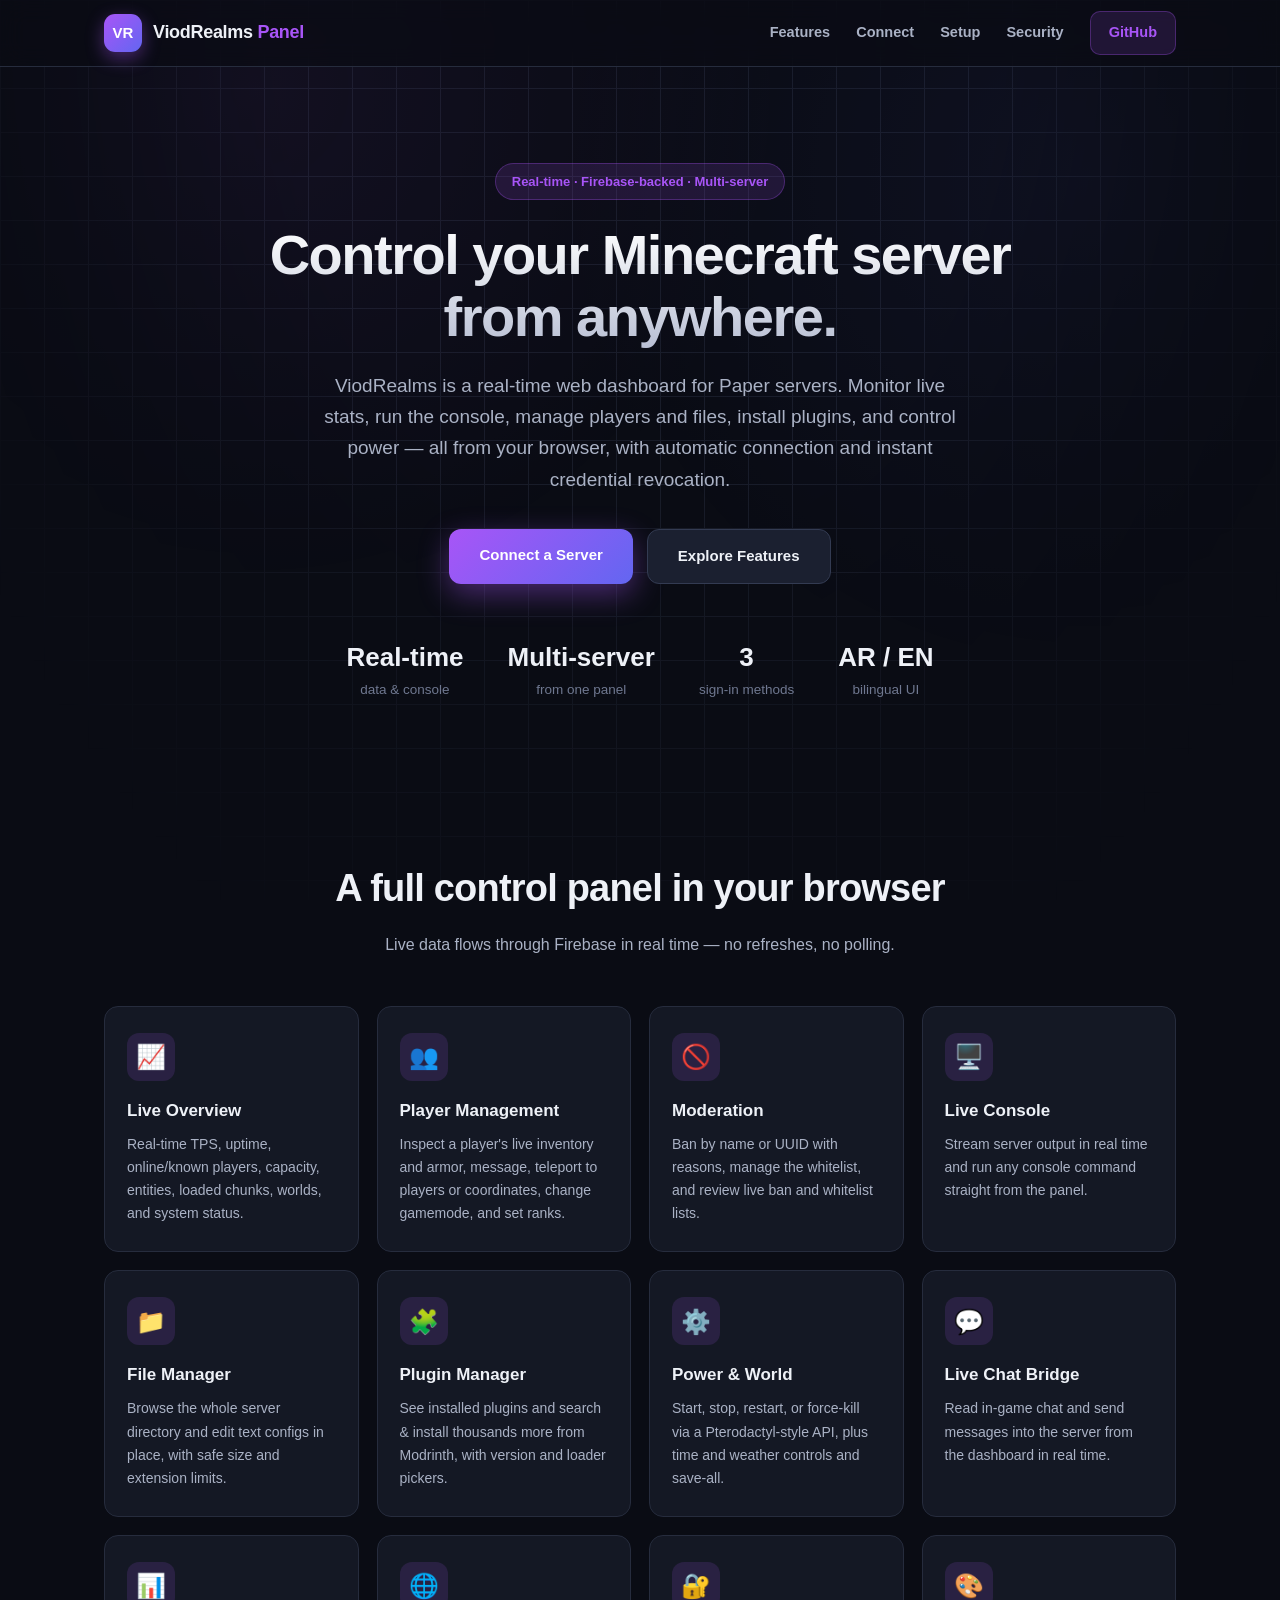
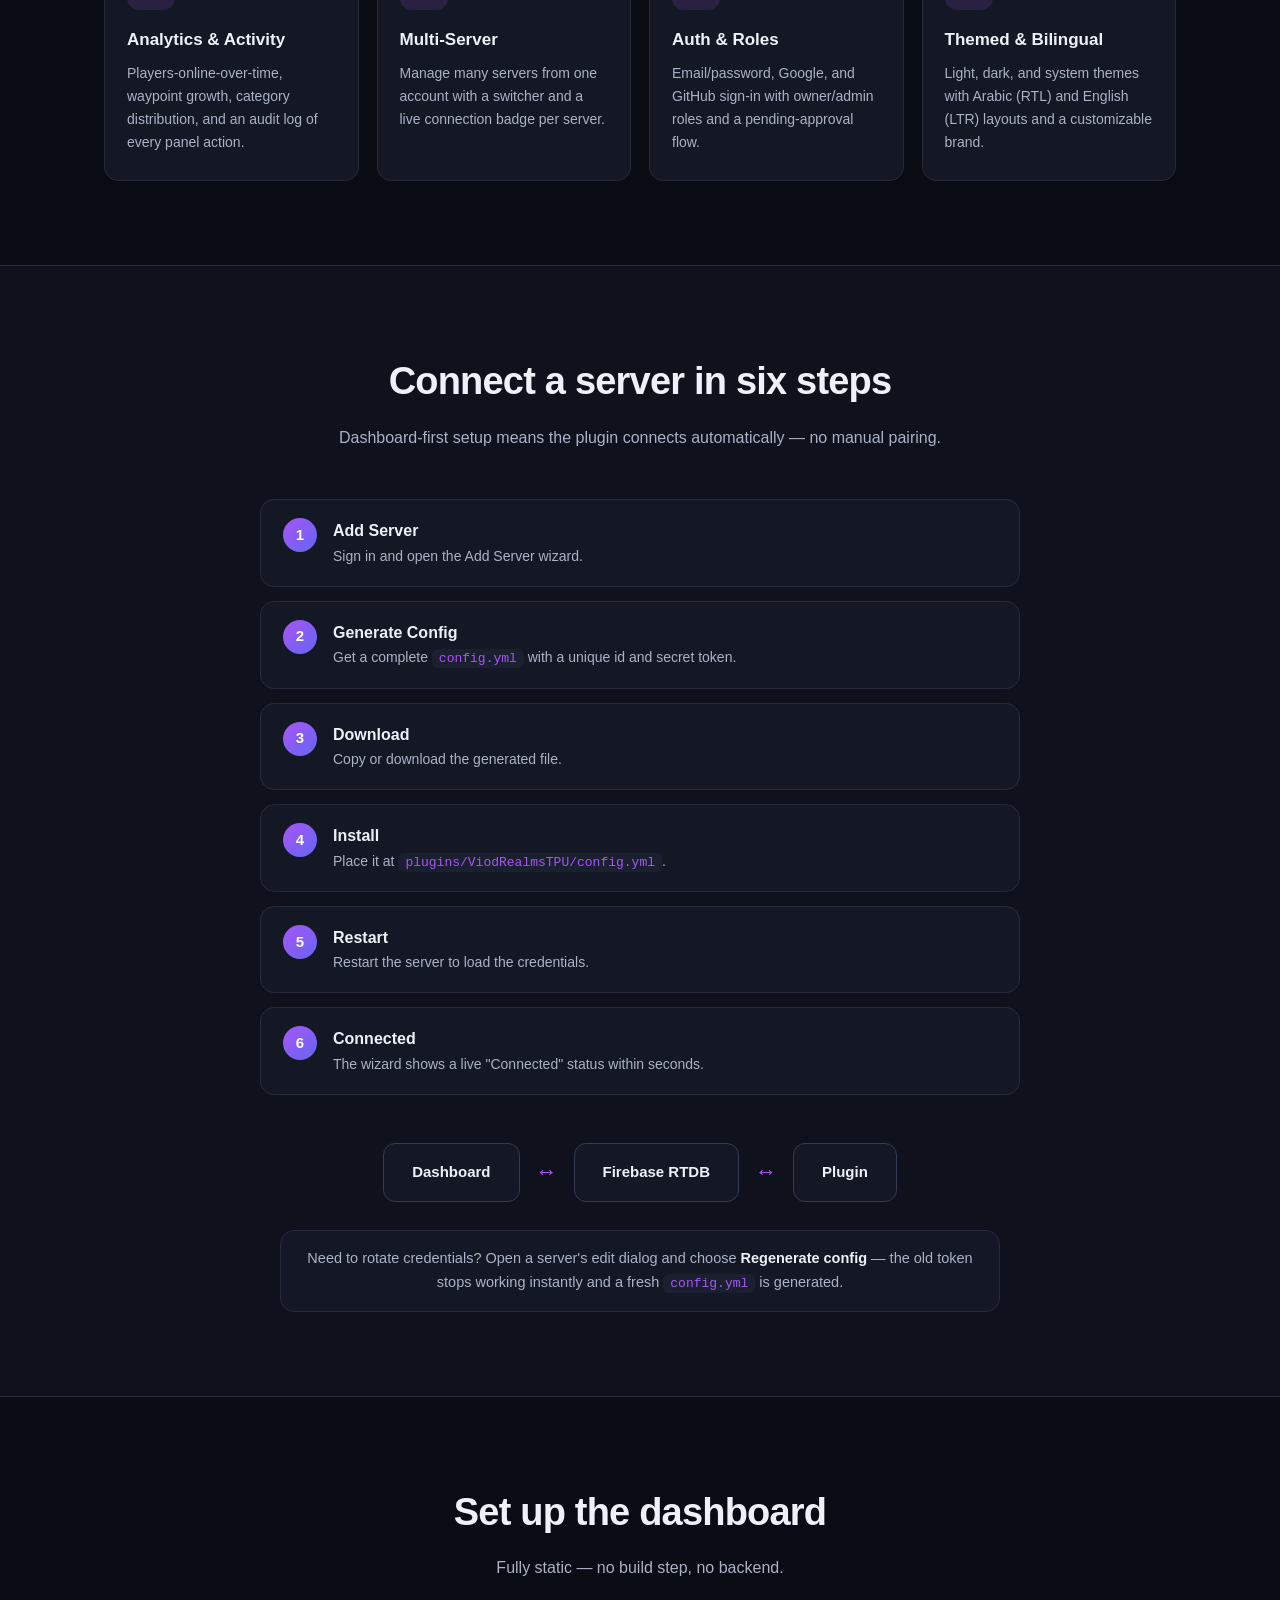
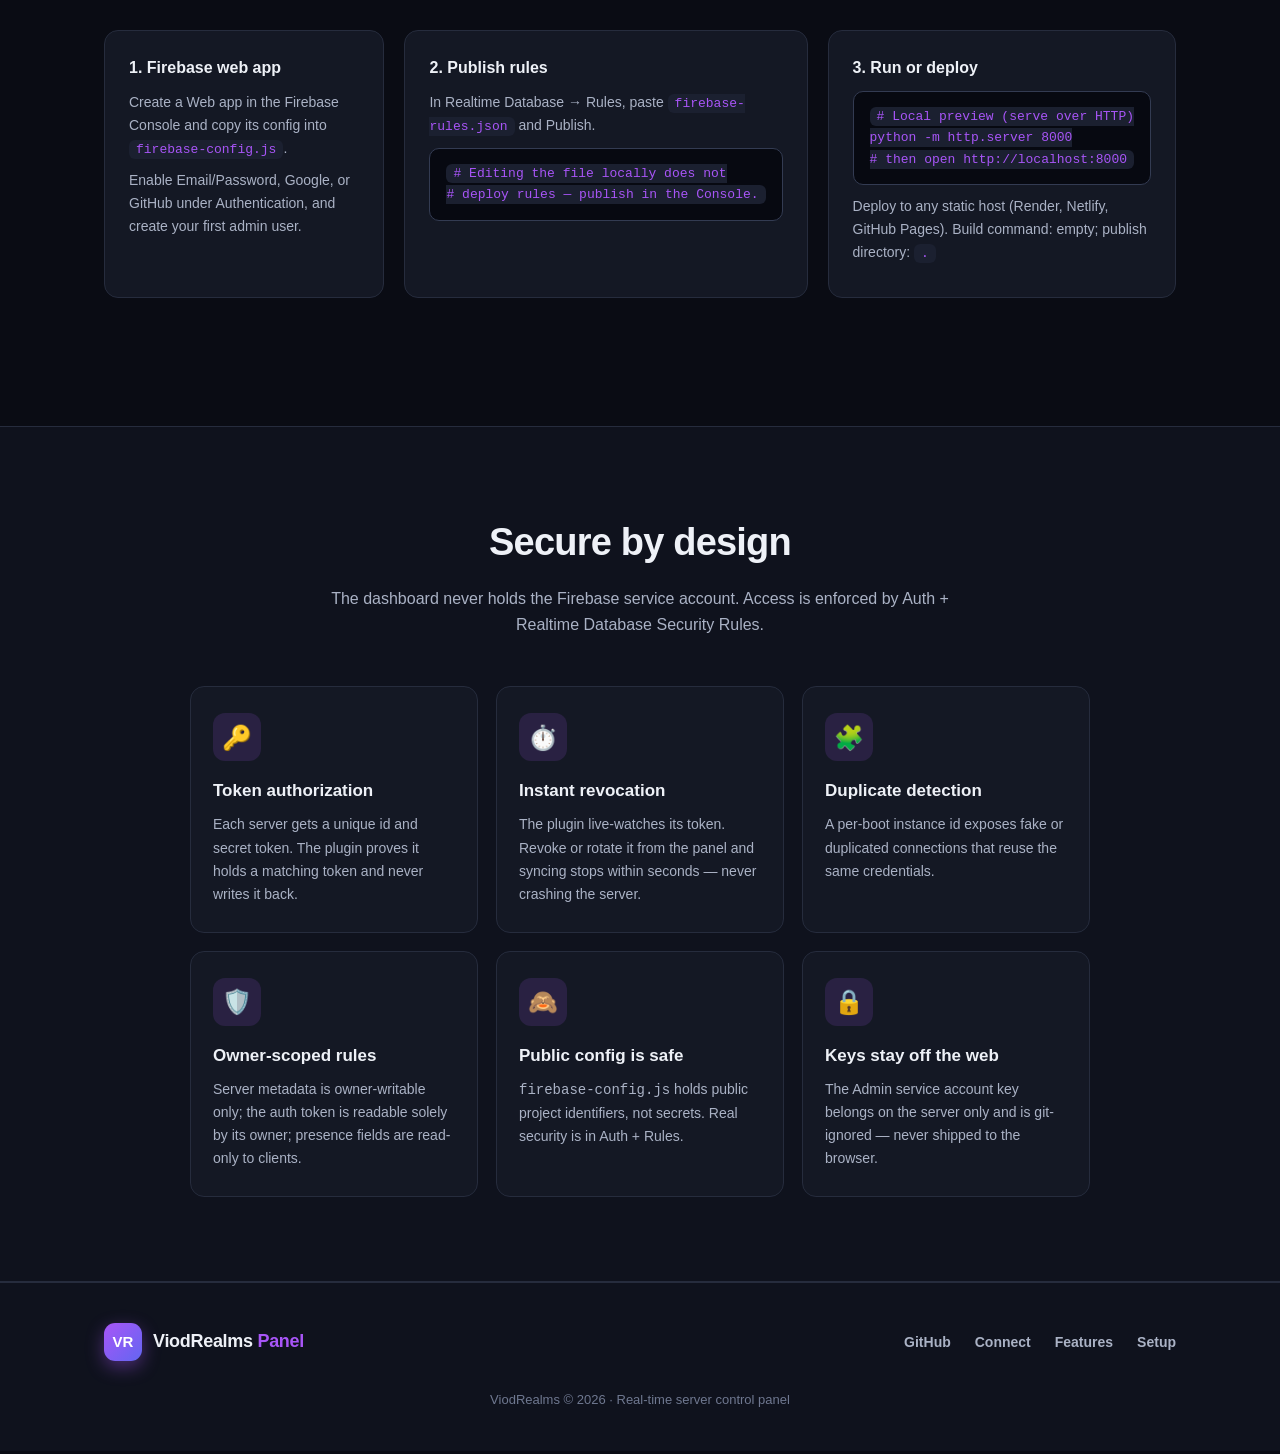
==== docs/index.html @ ddf96db9 "docs: rewrite README in English with full feature set; add docs/ GitHub Pages landing site (index.ht" ====
<!DOCTYPE html>
<html lang="en">
<head>
  <meta charset="UTF-8">
  <meta name="viewport" content="width=device-width, initial-scale=1.0">
  <title>ViodRealms Control Panel — Real-Time Minecraft Server Dashboard</title>
  <meta name="description" content="ViodRealms is a real-time web dashboard for managing Paper Minecraft servers: live stats, console, files, plugins, moderation, power controls, and multi-server management, backed by Firebase.">
  <link rel="stylesheet" href="styles.css">
</head>
<body>
  <div class="bg-grid" aria-hidden="true"></div>

  <header class="nav">
    <div class="container nav-inner">
      <a class="brand" href="#top">
        <span class="brand-logo">VR</span>
        <span class="brand-name">ViodRealms <span>Panel</span></span>
      </a>
      <nav class="nav-links">
        <a href="#features">Features</a>
        <a href="#connect">Connect</a>
        <a href="#setup">Setup</a>
        <a href="#security">Security</a>
        <a class="nav-cta" href="https://github.com/usif400eg-lang/ViodRealm-dashboard" target="_blank" rel="noopener">GitHub</a>
      </nav>
    </div>
  </header>

  <main id="top">
    <!-- Hero -->
    <section class="hero">
      <div class="container hero-inner">
        <span class="badge">Real-time &middot; Firebase-backed &middot; Multi-server</span>
        <h1>Control your Minecraft server from anywhere.</h1>
        <p class="lead">
          ViodRealms is a real-time web dashboard for Paper servers. Monitor live
          stats, run the console, manage players and files, install plugins, and
          control power — all from your browser, with automatic connection and
          instant credential revocation.
        </p>
        <div class="hero-actions">
          <a class="btn btn-primary" href="#connect">Connect a Server</a>
          <a class="btn btn-ghost" href="#features">Explore Features</a>
        </div>
        <div class="hero-stats">
          <div><strong>Real-time</strong><span>data &amp; console</span></div>
          <div><strong>Multi-server</strong><span>from one panel</span></div>
          <div><strong>3</strong><span>sign-in methods</span></div>
          <div><strong>AR / EN</strong><span>bilingual UI</span></div>
        </div>
      </div>
    </section>

    <!-- Features -->
    <section id="features" class="section">
      <div class="container">
        <h2 class="section-title">A full control panel in your browser</h2>
        <p class="section-sub">Live data flows through Firebase in real time — no refreshes, no polling.</p>

        <div class="cards">
          <article class="card">
            <div class="card-ic">📈</div>
            <h3>Live Overview</h3>
            <p>Real-time TPS, uptime, online/known players, capacity, entities, loaded chunks, worlds, and system status.</p>
          </article>
          <article class="card">
            <div class="card-ic">👥</div>
            <h3>Player Management</h3>
            <p>Inspect a player's live inventory and armor, message, teleport to players or coordinates, change gamemode, and set ranks.</p>
          </article>
          <article class="card">
            <div class="card-ic">🚫</div>
            <h3>Moderation</h3>
            <p>Ban by name or UUID with reasons, manage the whitelist, and review live ban and whitelist lists.</p>
          </article>
          <article class="card">
            <div class="card-ic">🖥️</div>
            <h3>Live Console</h3>
            <p>Stream server output in real time and run any console command straight from the panel.</p>
          </article>
          <article class="card">
            <div class="card-ic">📁</div>
            <h3>File Manager</h3>
            <p>Browse the whole server directory and edit text configs in place, with safe size and extension limits.</p>
          </article>
          <article class="card">
            <div class="card-ic">🧩</div>
            <h3>Plugin Manager</h3>
            <p>See installed plugins and search &amp; install thousands more from Modrinth, with version and loader pickers.</p>
          </article>
          <article class="card">
            <div class="card-ic">⚙️</div>
            <h3>Power &amp; World</h3>
            <p>Start, stop, restart, or force-kill via a Pterodactyl-style API, plus time and weather controls and save-all.</p>
          </article>
          <article class="card">
            <div class="card-ic">💬</div>
            <h3>Live Chat Bridge</h3>
            <p>Read in-game chat and send messages into the server from the dashboard in real time.</p>
          </article>
          <article class="card">
            <div class="card-ic">📊</div>
            <h3>Analytics &amp; Activity</h3>
            <p>Players-online-over-time, waypoint growth, category distribution, and an audit log of every panel action.</p>
          </article>
          <article class="card">
            <div class="card-ic">🌐</div>
            <h3>Multi-Server</h3>
            <p>Manage many servers from one account with a switcher and a live connection badge per server.</p>
          </article>
          <article class="card">
            <div class="card-ic">🔐</div>
            <h3>Auth &amp; Roles</h3>
            <p>Email/password, Google, and GitHub sign-in with owner/admin roles and a pending-approval flow.</p>
          </article>
          <article class="card">
            <div class="card-ic">🎨</div>
            <h3>Themed &amp; Bilingual</h3>
            <p>Light, dark, and system themes with Arabic (RTL) and English (LTR) layouts and a customizable brand.</p>
          </article>
        </div>
      </div>
    </section>

    <!-- Connect -->
    <section id="connect" class="section section-alt">
      <div class="container">
        <h2 class="section-title">Connect a server in six steps</h2>
        <p class="section-sub">Dashboard-first setup means the plugin connects automatically — no manual pairing.</p>

        <ol class="steps">
          <li><span class="step-n">1</span><div><h4>Add Server</h4><p>Sign in and open the Add Server wizard.</p></div></li>
          <li><span class="step-n">2</span><div><h4>Generate Config</h4><p>Get a complete <code>config.yml</code> with a unique id and secret token.</p></div></li>
          <li><span class="step-n">3</span><div><h4>Download</h4><p>Copy or download the generated file.</p></div></li>
          <li><span class="step-n">4</span><div><h4>Install</h4><p>Place it at <code>plugins/ViodRealmsTPU/config.yml</code>.</p></div></li>
          <li><span class="step-n">5</span><div><h4>Restart</h4><p>Restart the server to load the credentials.</p></div></li>
          <li><span class="step-n">6</span><div><h4>Connected</h4><p>The wizard shows a live "Connected" status within seconds.</p></div></li>
        </ol>

        <div class="arch">
          <div class="arch-node">Dashboard</div>
          <div class="arch-link">&harr;</div>
          <div class="arch-node">Firebase RTDB</div>
          <div class="arch-link">&harr;</div>
          <div class="arch-node">Plugin</div>
        </div>

        <p class="note">Need to rotate credentials? Open a server's edit dialog and choose
          <strong>Regenerate config</strong> — the old token stops working instantly and a fresh
          <code>config.yml</code> is generated.</p>
      </div>
    </section>

    <!-- Setup -->
    <section id="setup" class="section">
      <div class="container">
        <h2 class="section-title">Set up the dashboard</h2>
        <p class="section-sub">Fully static — no build step, no backend.</p>

        <div class="install-grid">
          <div class="install-col">
            <h3>1. Firebase web app</h3>
            <p>Create a Web app in the Firebase Console and copy its config into <code>firebase-config.js</code>.</p>
            <p>Enable Email/Password, Google, or GitHub under Authentication, and create your first admin user.</p>
          </div>
          <div class="install-col">
            <h3>2. Publish rules</h3>
            <p>In Realtime Database → Rules, paste <code>firebase-rules.json</code> and Publish.</p>
            <pre class="code"><code># Editing the file locally does not
# deploy rules — publish in the Console.</code></pre>
          </div>
          <div class="install-col">
            <h3>3. Run or deploy</h3>
            <pre class="code"><code># Local preview (serve over HTTP)
python -m http.server 8000
# then open http://localhost:8000</code></pre>
            <p>Deploy to any static host (Render, Netlify, GitHub Pages). Build command: empty; publish directory: <code>.</code></p>
          </div>
        </div>
      </div>
    </section>

    <!-- Security -->
    <section id="security" class="section section-alt">
      <div class="container">
        <h2 class="section-title">Secure by design</h2>
        <p class="section-sub">The dashboard never holds the Firebase service account. Access is enforced by Auth + Realtime Database Security Rules.</p>
        <div class="cards cards-3">
          <article class="card">
            <div class="card-ic">🔑</div>
            <h3>Token authorization</h3>
            <p>Each server gets a unique id and secret token. The plugin proves it holds a matching token and never writes it back.</p>
          </article>
          <article class="card">
            <div class="card-ic">⏱️</div>
            <h3>Instant revocation</h3>
            <p>The plugin live-watches its token. Revoke or rotate it from the panel and syncing stops within seconds — never crashing the server.</p>
          </article>
          <article class="card">
            <div class="card-ic">🧩</div>
            <h3>Duplicate detection</h3>
            <p>A per-boot instance id exposes fake or duplicated connections that reuse the same credentials.</p>
          </article>
          <article class="card">
            <div class="card-ic">🛡️</div>
            <h3>Owner-scoped rules</h3>
            <p>Server metadata is owner-writable only; the auth token is readable solely by its owner; presence fields are read-only to clients.</p>
          </article>
          <article class="card">
            <div class="card-ic">🙈</div>
            <h3>Public config is safe</h3>
            <p><code>firebase-config.js</code> holds public project identifiers, not secrets. Real security is in Auth + Rules.</p>
          </article>
          <article class="card">
            <div class="card-ic">🔒</div>
            <h3>Keys stay off the web</h3>
            <p>The Admin service account key belongs on the server only and is git-ignored — never shipped to the browser.</p>
          </article>
        </div>
      </div>
    </section>
  </main>

  <footer class="footer">
    <div class="container footer-inner">
      <div class="brand">
        <span class="brand-logo">VR</span>
        <span class="brand-name">ViodRealms <span>Panel</span></span>
      </div>
      <div class="footer-links">
        <a href="https://github.com/usif400eg-lang/ViodRealm-dashboard" target="_blank" rel="noopener">GitHub</a>
        <a href="#connect">Connect</a>
        <a href="#features">Features</a>
        <a href="#setup">Setup</a>
      </div>
      <p class="footer-copy">ViodRealms &copy; 2026 &middot; Real-time server control panel</p>
    </div>
  </footer>
</body>
</html>
---- docs/styles.css ----
:root {
  --bg: #0a0c14;
  --bg-2: #0f121d;
  --surface: #141824;
  --surface-2: #1b2030;
  --line: #262c3d;
  --line-strong: #333b52;
  --text: #eef1f7;
  --text-2: #aab2c5;
  --text-3: #6f7890;
  --brand: #a855f7;
  --brand-2: #6366f1;
  --brand-grad: linear-gradient(135deg, #a855f7, #6366f1);
  --brand-soft: rgba(168, 85, 247, 0.14);
  --ok: #34d399;
  --r: 14px;
  --r-sm: 10px;
  --shadow: 0 20px 60px rgba(0, 0, 0, 0.45);
}

* { margin: 0; padding: 0; box-sizing: border-box; }

html { scroll-behavior: smooth; }

body {
  font-family: -apple-system, BlinkMacSystemFont, "Segoe UI", Roboto, Helvetica, Arial, sans-serif;
  background: var(--bg);
  color: var(--text);
  line-height: 1.65;
  overflow-x: hidden;
}

.bg-grid {
  position: fixed;
  inset: 0;
  z-index: -2;
  background-image:
    radial-gradient(circle at 20% 10%, rgba(168, 85, 247, 0.12), transparent 40%),
    radial-gradient(circle at 85% 20%, rgba(99, 102, 241, 0.12), transparent 40%),
    linear-gradient(var(--line) 1px, transparent 1px),
    linear-gradient(90deg, var(--line) 1px, transparent 1px);
  background-size: 100% 100%, 100% 100%, 44px 44px, 44px 44px;
  opacity: 0.5;
  mask-image: radial-gradient(ellipse at top, #000 40%, transparent 85%);
}

.container { width: 100%; max-width: 1120px; margin: 0 auto; padding: 0 24px; }

/* Nav */
.nav {
  position: sticky;
  top: 0;
  z-index: 50;
  backdrop-filter: blur(12px);
  background: rgba(10, 12, 20, 0.72);
  border-bottom: 1px solid var(--line);
}
.nav-inner { display: flex; align-items: center; justify-content: space-between; height: 66px; }
.brand { display: flex; align-items: center; gap: 11px; text-decoration: none; color: var(--text); }
.brand-logo {
  width: 38px; height: 38px; border-radius: 11px;
  background: var(--brand-grad);
  display: grid; place-items: center;
  font-weight: 800; font-size: 15px; color: #fff;
  box-shadow: 0 6px 18px rgba(168, 85, 247, 0.4);
}
.brand-name { font-weight: 800; font-size: 18px; letter-spacing: -0.3px; }
.brand-name span { color: var(--brand); }
.nav-links { display: flex; align-items: center; gap: 26px; }
.nav-links a { color: var(--text-2); text-decoration: none; font-size: 14.5px; font-weight: 600; transition: color 0.15s; }
.nav-links a:hover { color: var(--text); }
.nav-cta {
  padding: 9px 18px; border-radius: 10px;
  background: var(--brand-soft); color: var(--brand) !important;
  border: 1px solid rgba(168, 85, 247, 0.3);
}
.nav-cta:hover { background: rgba(168, 85, 247, 0.22); }

/* Hero */
.hero { padding: 96px 0 72px; }
.hero-inner { text-align: center; max-width: 820px; margin: 0 auto; }
.badge {
  display: inline-block; padding: 7px 16px; border-radius: 30px;
  background: var(--brand-soft); border: 1px solid rgba(168, 85, 247, 0.3);
  color: var(--brand); font-size: 13px; font-weight: 700; margin-bottom: 24px;
}
.hero h1 {
  font-size: clamp(32px, 5.4vw, 56px);
  line-height: 1.1; letter-spacing: -1.5px; font-weight: 800;
  margin-bottom: 22px;
  background: linear-gradient(180deg, #fff, #b9c0d4);
  -webkit-background-clip: text; background-clip: text; -webkit-text-fill-color: transparent;
}
.lead { font-size: clamp(16px, 2.2vw, 19px); color: var(--text-2); max-width: 640px; margin: 0 auto 34px; }
.hero-actions { display: flex; gap: 14px; justify-content: center; flex-wrap: wrap; margin-bottom: 52px; }
.btn {
  display: inline-block; padding: 14px 30px; border-radius: 12px;
  font-weight: 700; font-size: 15px; text-decoration: none; transition: transform 0.15s, box-shadow 0.2s, background 0.2s;
}
.btn-primary { background: var(--brand-grad); color: #fff; box-shadow: 0 10px 30px rgba(168, 85, 247, 0.4); }
.btn-primary:hover { transform: translateY(-2px); box-shadow: 0 14px 38px rgba(168, 85, 247, 0.5); }
.btn-ghost { background: var(--surface-2); color: var(--text); border: 1px solid var(--line-strong); }
.btn-ghost:hover { border-color: var(--brand); color: var(--brand); }
.hero-stats { display: flex; gap: 44px; justify-content: center; flex-wrap: wrap; }
.hero-stats div { display: flex; flex-direction: column; }
.hero-stats strong { font-size: 26px; font-weight: 800; color: var(--text); }
.hero-stats span { font-size: 13.5px; color: var(--text-3); }

/* Sections */
.section { padding: 84px 0; }
.section-alt { background: var(--bg-2); border-top: 1px solid var(--line); border-bottom: 1px solid var(--line); }
.section-title { font-size: clamp(26px, 3.6vw, 38px); font-weight: 800; text-align: center; letter-spacing: -0.8px; }
.section-sub { text-align: center; color: var(--text-2); font-size: 16px; max-width: 620px; margin: 12px auto 48px; }

/* Cards */
.cards { display: grid; grid-template-columns: repeat(4, 1fr); gap: 18px; }
.cards-3 { grid-template-columns: repeat(3, 1fr); max-width: 900px; margin: 0 auto; }
.card {
  background: var(--surface); border: 1px solid var(--line); border-radius: var(--r);
  padding: 26px 22px; transition: transform 0.18s, border-color 0.18s, box-shadow 0.2s;
}
.card:hover { transform: translateY(-4px); border-color: var(--line-strong); box-shadow: var(--shadow); }
.card-ic {
  width: 48px; height: 48px; border-radius: 12px; background: var(--brand-soft);
  display: grid; place-items: center; font-size: 24px; margin-bottom: 16px;
}
.card h3 { font-size: 17px; font-weight: 700; margin-bottom: 8px; }
.card p { color: var(--text-2); font-size: 14px; }

/* Steps */
.steps { list-style: none; max-width: 760px; margin: 0 auto 48px; display: grid; gap: 14px; }
.steps li {
  display: flex; align-items: flex-start; gap: 16px;
  background: var(--surface); border: 1px solid var(--line); border-radius: var(--r); padding: 18px 22px;
}
.step-n {
  flex-shrink: 0; width: 34px; height: 34px; border-radius: 50%;
  background: var(--brand-grad); color: #fff; display: grid; place-items: center;
  font-weight: 800; font-size: 15px;
}
.steps h4 { font-size: 16px; font-weight: 700; }
.steps p { color: var(--text-2); font-size: 14px; }
.steps code { background: var(--surface-2); padding: 2px 7px; border-radius: 6px; font-size: 13px; color: var(--brand); }

.arch { display: flex; align-items: center; justify-content: center; gap: 16px; flex-wrap: wrap; }
.arch-node {
  padding: 16px 28px; border-radius: 12px; background: var(--surface);
  border: 1px solid var(--line-strong); font-weight: 700; font-size: 15px;
}
.arch-link { color: var(--brand); font-size: 22px; font-weight: 800; }

.note {
  max-width: 720px; margin: 28px auto 0; text-align: center;
  color: var(--text-2); font-size: 14.5px;
  background: var(--surface); border: 1px solid var(--line);
  border-radius: var(--r); padding: 16px 22px;
}
.note code { background: var(--surface-2); padding: 2px 7px; border-radius: 6px; font-size: 13px; color: var(--brand); }
.note strong { color: var(--text); }

/* Install */
.install-grid { display: grid; grid-template-columns: repeat(3, 1fr); gap: 20px; margin-bottom: 44px; }
.install-col {
  background: var(--surface); border: 1px solid var(--line); border-radius: var(--r); padding: 24px;
}
.install-col h3 { font-size: 16px; font-weight: 700; margin-bottom: 10px; }
.install-col p { color: var(--text-2); font-size: 14px; margin: 8px 0; }
.code {
  background: #070911; border: 1px solid var(--line-strong); border-radius: var(--r-sm);
  padding: 14px 16px; overflow-x: auto; margin: 10px 0;
}
.code code { font-family: "Consolas", "Courier New", monospace; font-size: 13px; color: #cbd5e1; white-space: pre; }
code { font-family: "Consolas", "Courier New", monospace; }
.install-col code, .req code { background: var(--surface-2); padding: 2px 7px; border-radius: 6px; font-size: 13px; color: var(--brand); }

.req { background: var(--surface); border: 1px solid var(--line); border-radius: var(--r); padding: 24px 28px; max-width: 560px; margin: 0 auto; }
.req h3 { font-size: 16px; font-weight: 700; margin-bottom: 12px; }
.req ul { list-style: none; display: grid; gap: 8px; }
.req li { color: var(--text-2); font-size: 14.5px; padding-left: 24px; position: relative; }
.req li::before { content: "✓"; position: absolute; left: 0; color: var(--ok); font-weight: 800; }

/* Table */
.table-wrap { overflow-x: auto; border: 1px solid var(--line); border-radius: var(--r); max-width: 860px; margin: 0 auto; }
table { width: 100%; border-collapse: collapse; }
th, td { text-align: left; padding: 14px 20px; font-size: 14.5px; border-bottom: 1px solid var(--line); }
th { background: var(--surface-2); font-weight: 700; color: var(--text); }
td { color: var(--text-2); }
tr:last-child td { border-bottom: none; }
td code { background: var(--surface-2); padding: 3px 9px; border-radius: 6px; font-size: 13px; color: var(--brand); }

/* Footer */
.footer { border-top: 1px solid var(--line); background: var(--bg-2); padding: 40px 0; }
.footer-inner { display: flex; align-items: center; justify-content: space-between; flex-wrap: wrap; gap: 20px; }
.footer-links { display: flex; gap: 24px; }
.footer-links a { color: var(--text-2); text-decoration: none; font-size: 14px; font-weight: 600; }
.footer-links a:hover { color: var(--brand); }
.footer-copy { color: var(--text-3); font-size: 13px; width: 100%; text-align: center; margin-top: 8px; }

/* Responsive */
@media (max-width: 900px) {
  .cards { grid-template-columns: repeat(2, 1fr); }
  .cards-3 { grid-template-columns: 1fr; }
  .install-grid { grid-template-columns: 1fr; }
  .nav-links { gap: 16px; }
  .nav-links a:not(.nav-cta) { display: none; }
}
@media (max-width: 560px) {
  .cards { grid-template-columns: 1fr; }
  .hero { padding: 64px 0 48px; }
  .hero-stats { gap: 28px; }
  .footer-inner { flex-direction: column; text-align: center; }
}
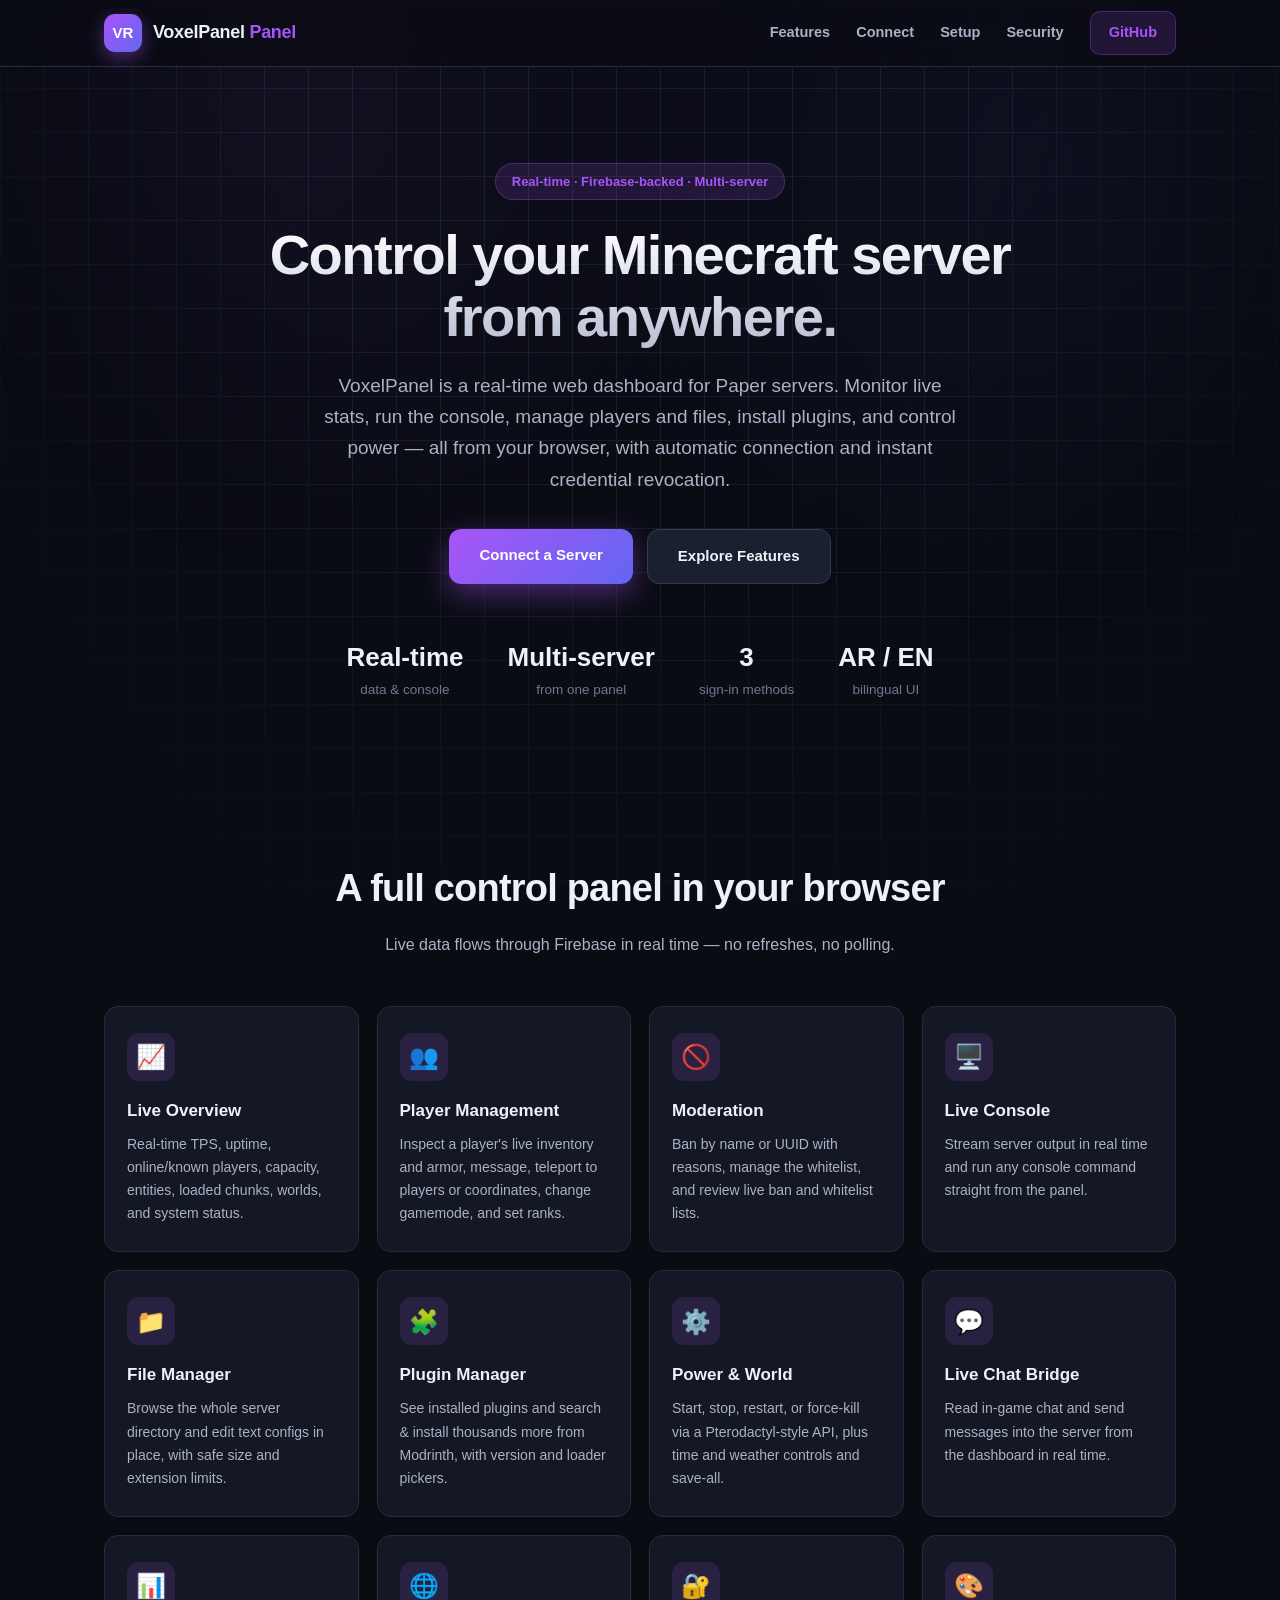
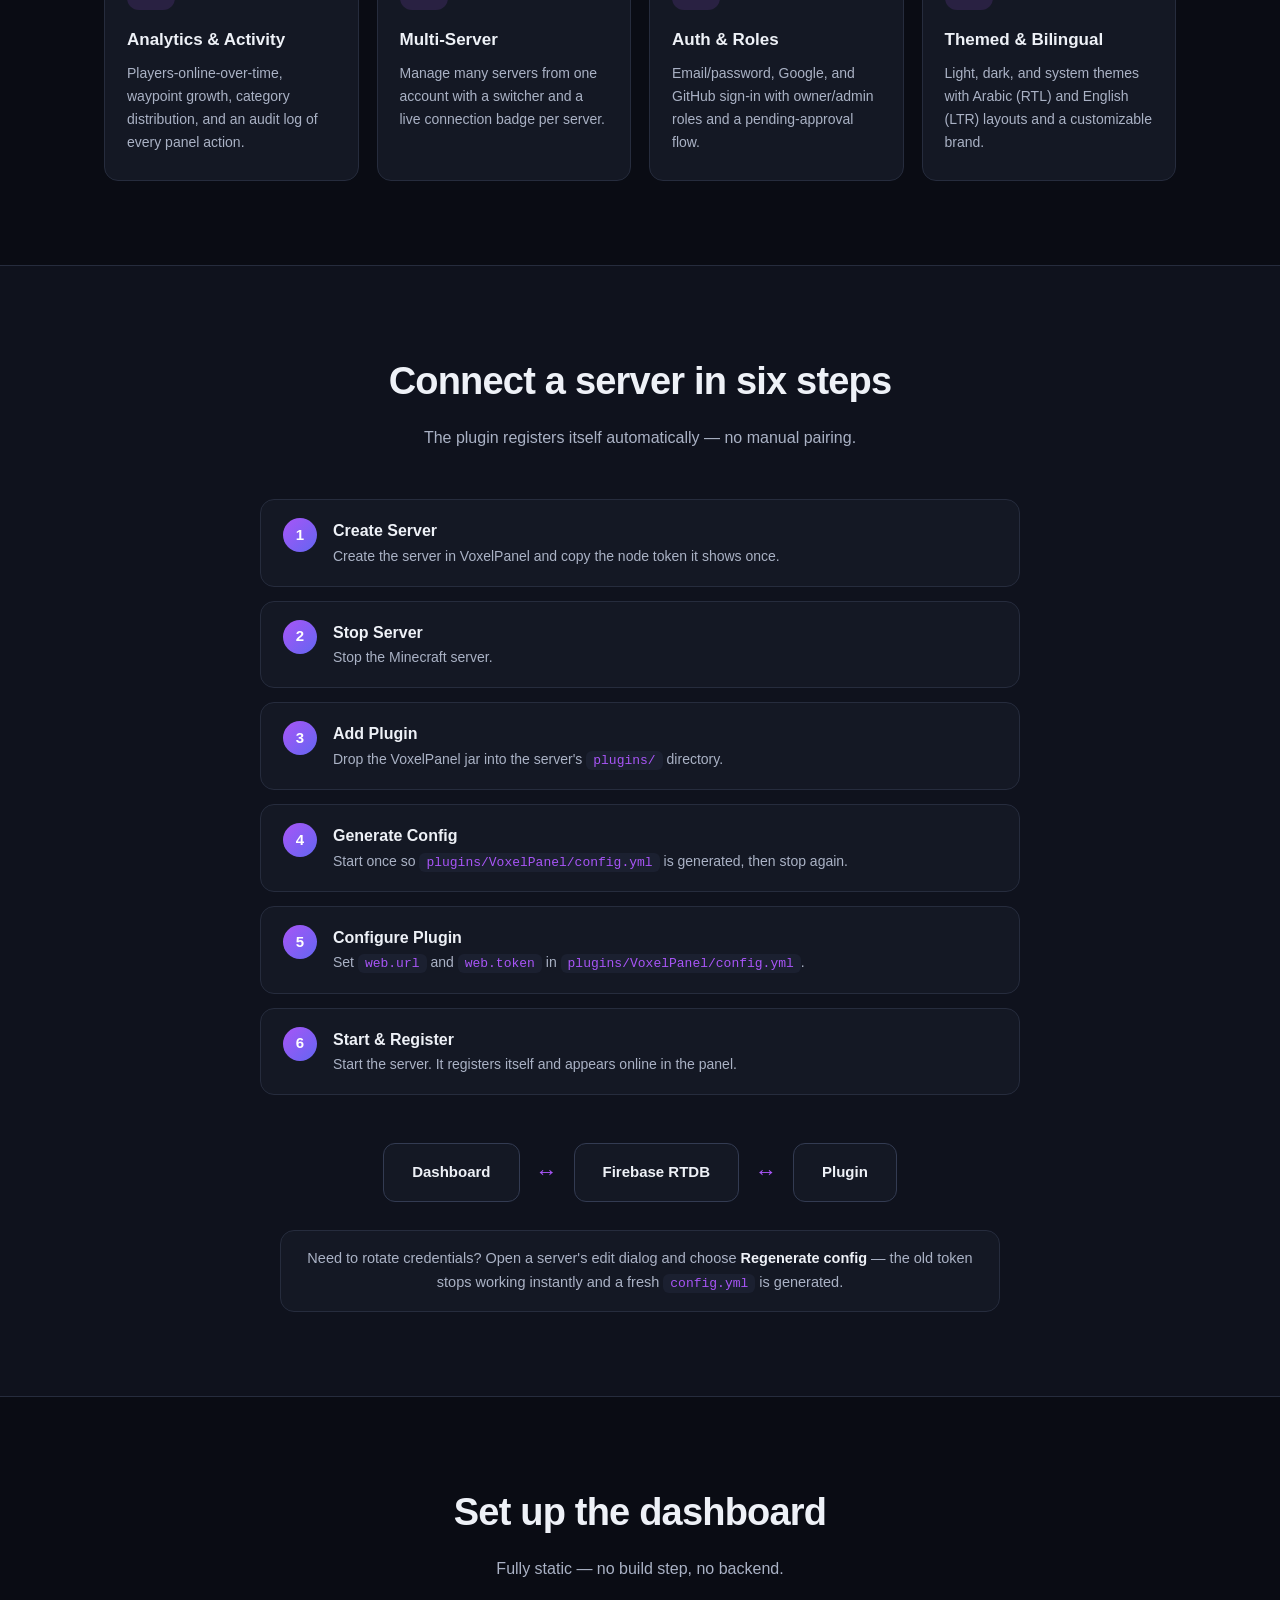
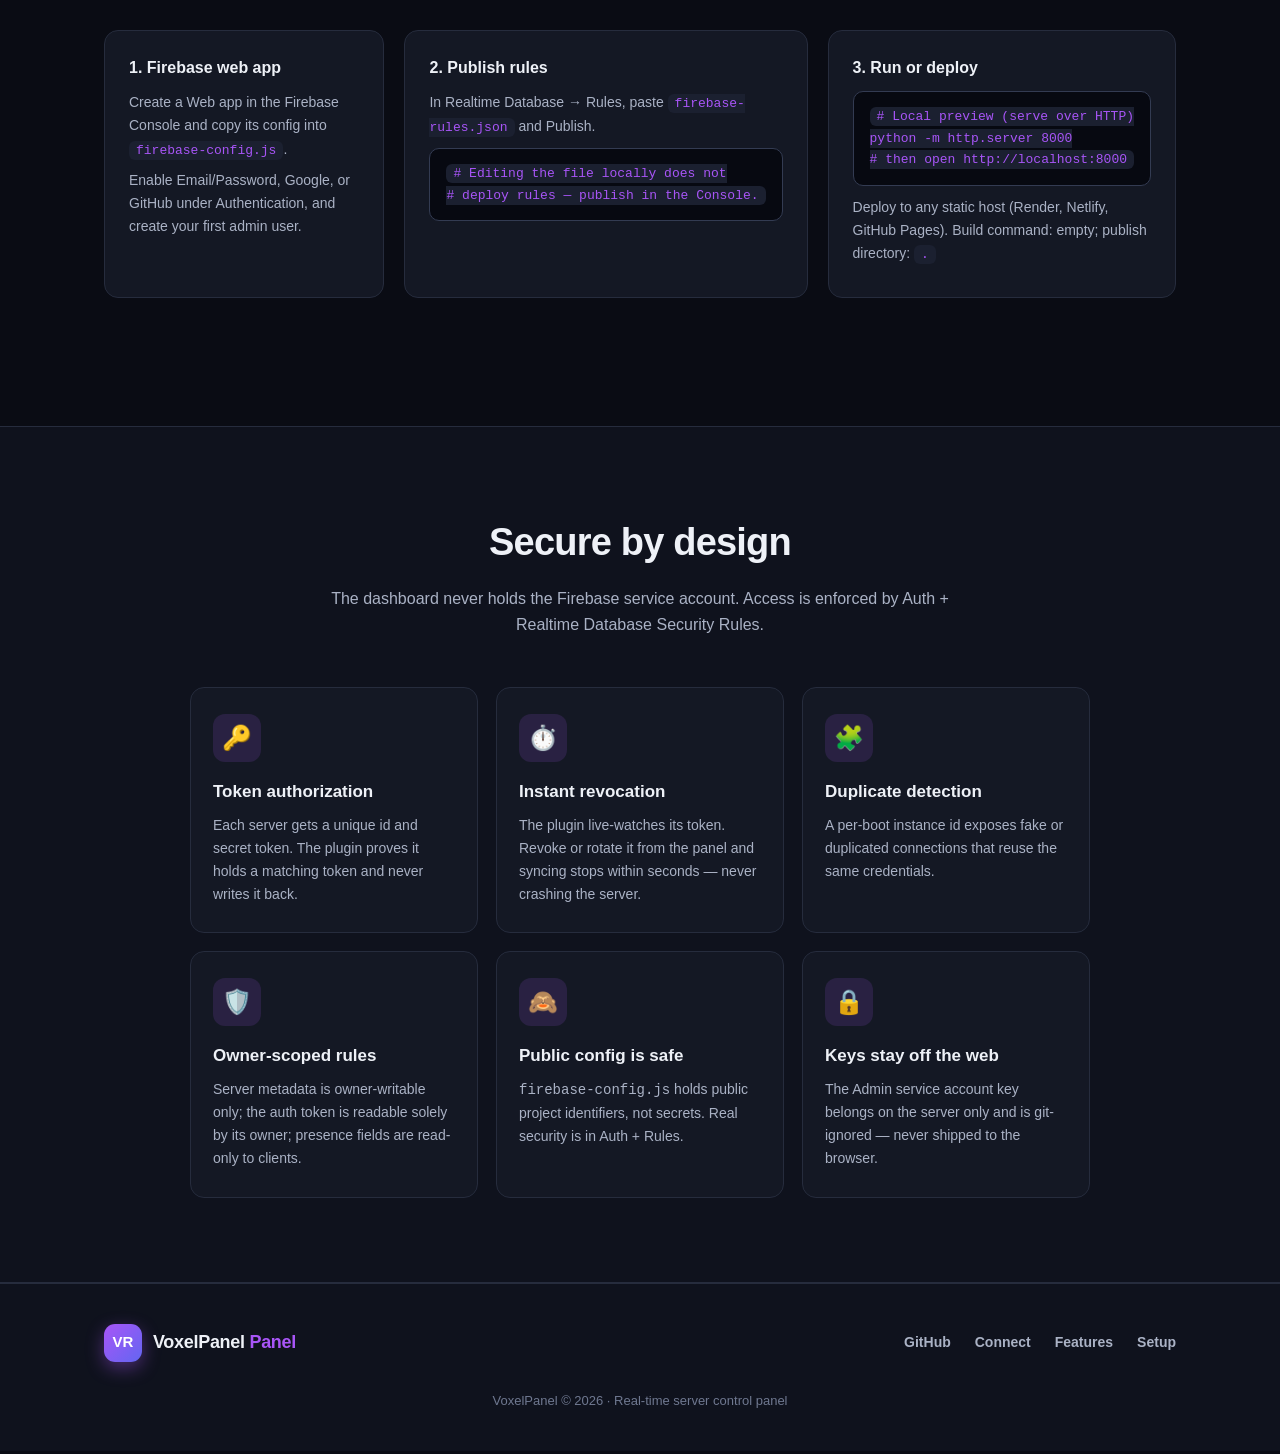
==== commit 98ccd2f6: "rebrand: ViodRealms -> VoxelPanel across dashboard UI/config; six-step onboarding in register modal " ====
--- a/docs/index.html
+++ b/docs/index.html
@@ -3,8 +3,8 @@
 <head>
   <meta charset="UTF-8">
   <meta name="viewport" content="width=device-width, initial-scale=1.0">
-  <title>ViodRealms Control Panel — Real-Time Minecraft Server Dashboard</title>
-  <meta name="description" content="ViodRealms is a real-time web dashboard for managing Paper Minecraft servers: live stats, console, files, plugins, moderation, power controls, and multi-server management, backed by Firebase.">
+  <title>VoxelPanel Control Panel — Real-Time Minecraft Server Dashboard</title>
+  <meta name="description" content="VoxelPanel is a real-time web dashboard for managing Paper Minecraft servers: live stats, console, files, plugins, moderation, power controls, and multi-server management, backed by Firebase.">
   <link rel="stylesheet" href="styles.css">
 </head>
 <body>
@@ -14,7 +14,7 @@
     <div class="container nav-inner">
       <a class="brand" href="#top">
         <span class="brand-logo">VR</span>
-        <span class="brand-name">ViodRealms <span>Panel</span></span>
+        <span class="brand-name">VoxelPanel <span>Panel</span></span>
       </a>
       <nav class="nav-links">
         <a href="#features">Features</a>
@@ -33,7 +33,7 @@
         <span class="badge">Real-time &middot; Firebase-backed &middot; Multi-server</span>
         <h1>Control your Minecraft server from anywhere.</h1>
         <p class="lead">
-          ViodRealms is a real-time web dashboard for Paper servers. Monitor live
+          VoxelPanel is a real-time web dashboard for Paper servers. Monitor live
           stats, run the console, manage players and files, install plugins, and
           control power — all from your browser, with automatic connection and
           instant credential revocation.
@@ -126,15 +126,15 @@
     <section id="connect" class="section section-alt">
       <div class="container">
         <h2 class="section-title">Connect a server in six steps</h2>
-        <p class="section-sub">Dashboard-first setup means the plugin connects automatically — no manual pairing.</p>
+        <p class="section-sub">The plugin registers itself automatically — no manual pairing.</p>
 
         <ol class="steps">
-          <li><span class="step-n">1</span><div><h4>Add Server</h4><p>Sign in and open the Add Server wizard.</p></div></li>
-          <li><span class="step-n">2</span><div><h4>Generate Config</h4><p>Get a complete <code>config.yml</code> with a unique id and secret token.</p></div></li>
-          <li><span class="step-n">3</span><div><h4>Download</h4><p>Copy or download the generated file.</p></div></li>
-          <li><span class="step-n">4</span><div><h4>Install</h4><p>Place it at <code>plugins/ViodRealmsTPU/config.yml</code>.</p></div></li>
-          <li><span class="step-n">5</span><div><h4>Restart</h4><p>Restart the server to load the credentials.</p></div></li>
-          <li><span class="step-n">6</span><div><h4>Connected</h4><p>The wizard shows a live "Connected" status within seconds.</p></div></li>
+          <li><span class="step-n">1</span><div><h4>Create Server</h4><p>Create the server in VoxelPanel and copy the node token it shows once.</p></div></li>
+          <li><span class="step-n">2</span><div><h4>Stop Server</h4><p>Stop the Minecraft server.</p></div></li>
+          <li><span class="step-n">3</span><div><h4>Add Plugin</h4><p>Drop the VoxelPanel jar into the server's <code>plugins/</code> directory.</p></div></li>
+          <li><span class="step-n">4</span><div><h4>Generate Config</h4><p>Start once so <code>plugins/VoxelPanel/config.yml</code> is generated, then stop again.</p></div></li>
+          <li><span class="step-n">5</span><div><h4>Configure Plugin</h4><p>Set <code>web.url</code> and <code>web.token</code> in <code>plugins/VoxelPanel/config.yml</code>.</p></div></li>
+          <li><span class="step-n">6</span><div><h4>Start &amp; Register</h4><p>Start the server. It registers itself and appears online in the panel.</p></div></li>
         </ol>
 
         <div class="arch">
@@ -225,7 +225,7 @@
     <div class="container footer-inner">
       <div class="brand">
         <span class="brand-logo">VR</span>
-        <span class="brand-name">ViodRealms <span>Panel</span></span>
+        <span class="brand-name">VoxelPanel <span>Panel</span></span>
       </div>
       <div class="footer-links">
         <a href="https://github.com/usif400eg-lang/ViodRealm-dashboard" target="_blank" rel="noopener">GitHub</a>
@@ -233,7 +233,7 @@
         <a href="#features">Features</a>
         <a href="#setup">Setup</a>
       </div>
-      <p class="footer-copy">ViodRealms &copy; 2026 &middot; Real-time server control panel</p>
+      <p class="footer-copy">VoxelPanel &copy; 2026 &middot; Real-time server control panel</p>
     </div>
   </footer>
 </body>
